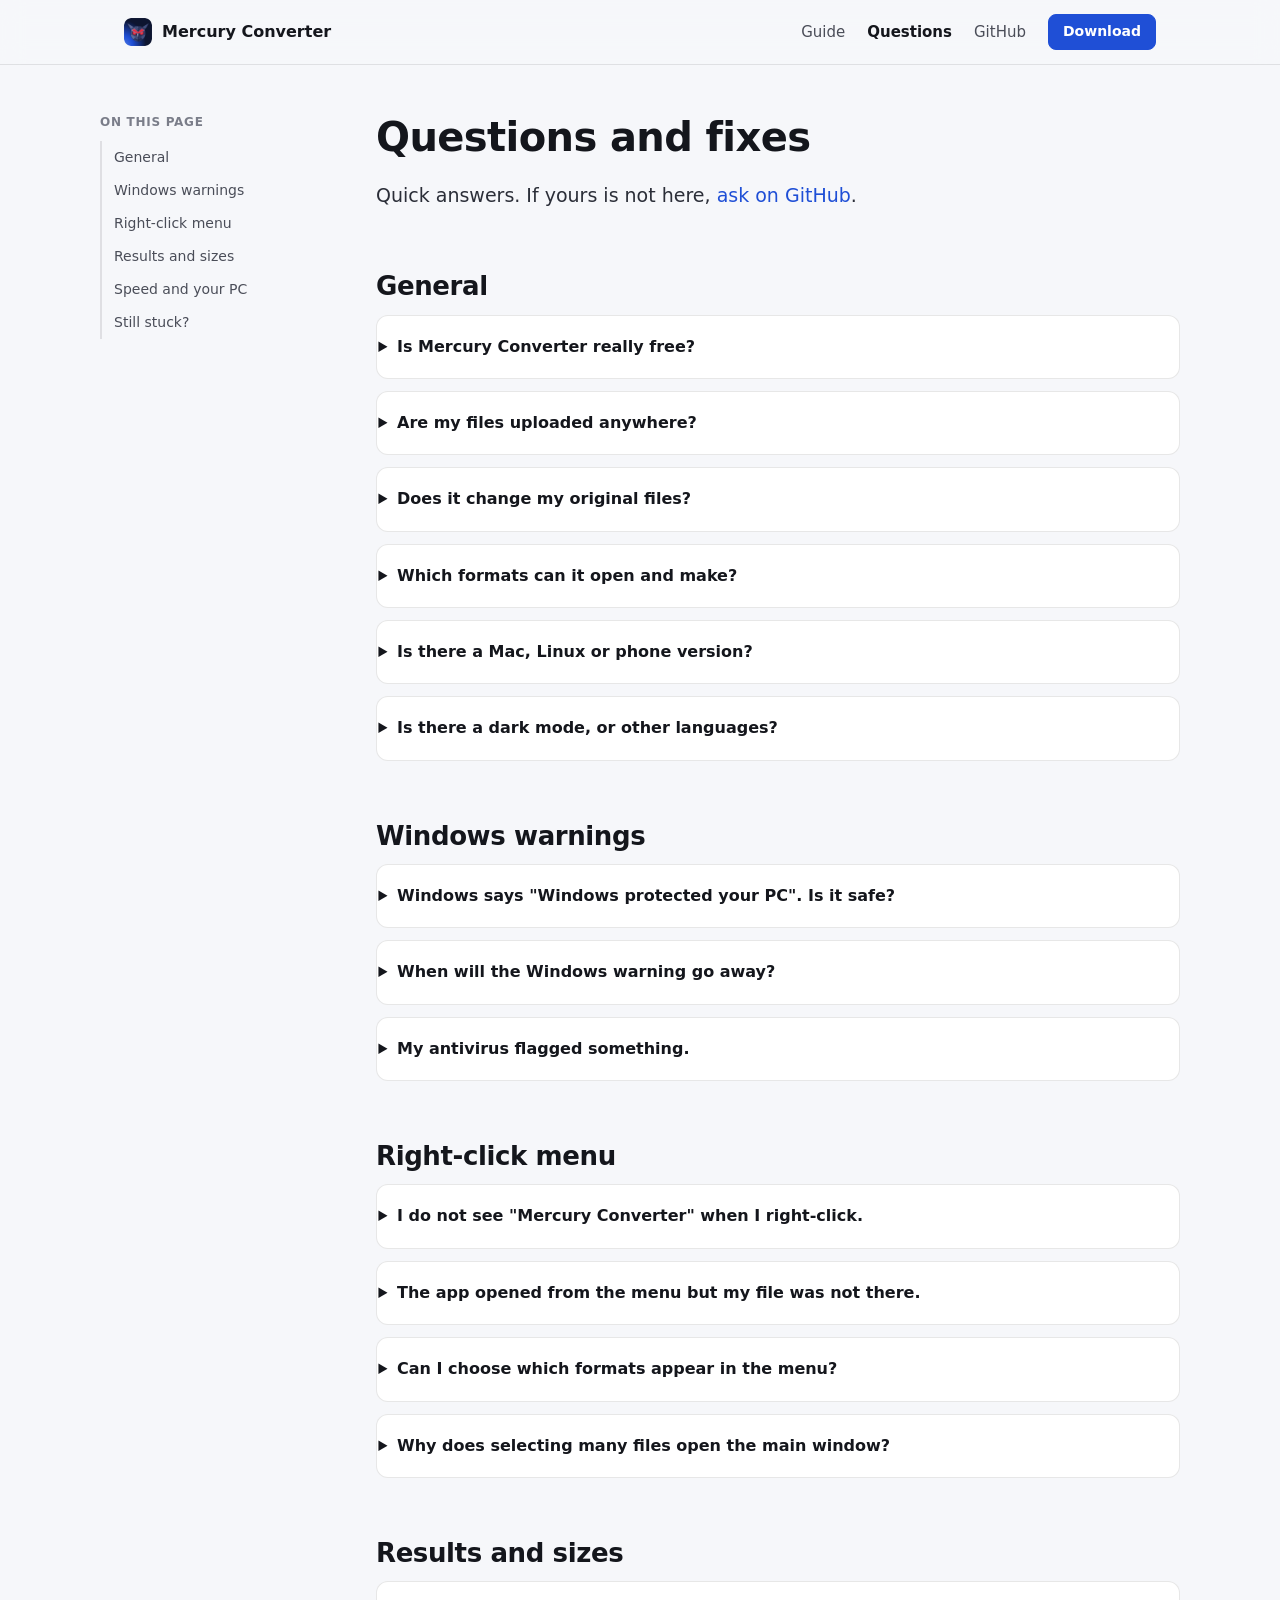
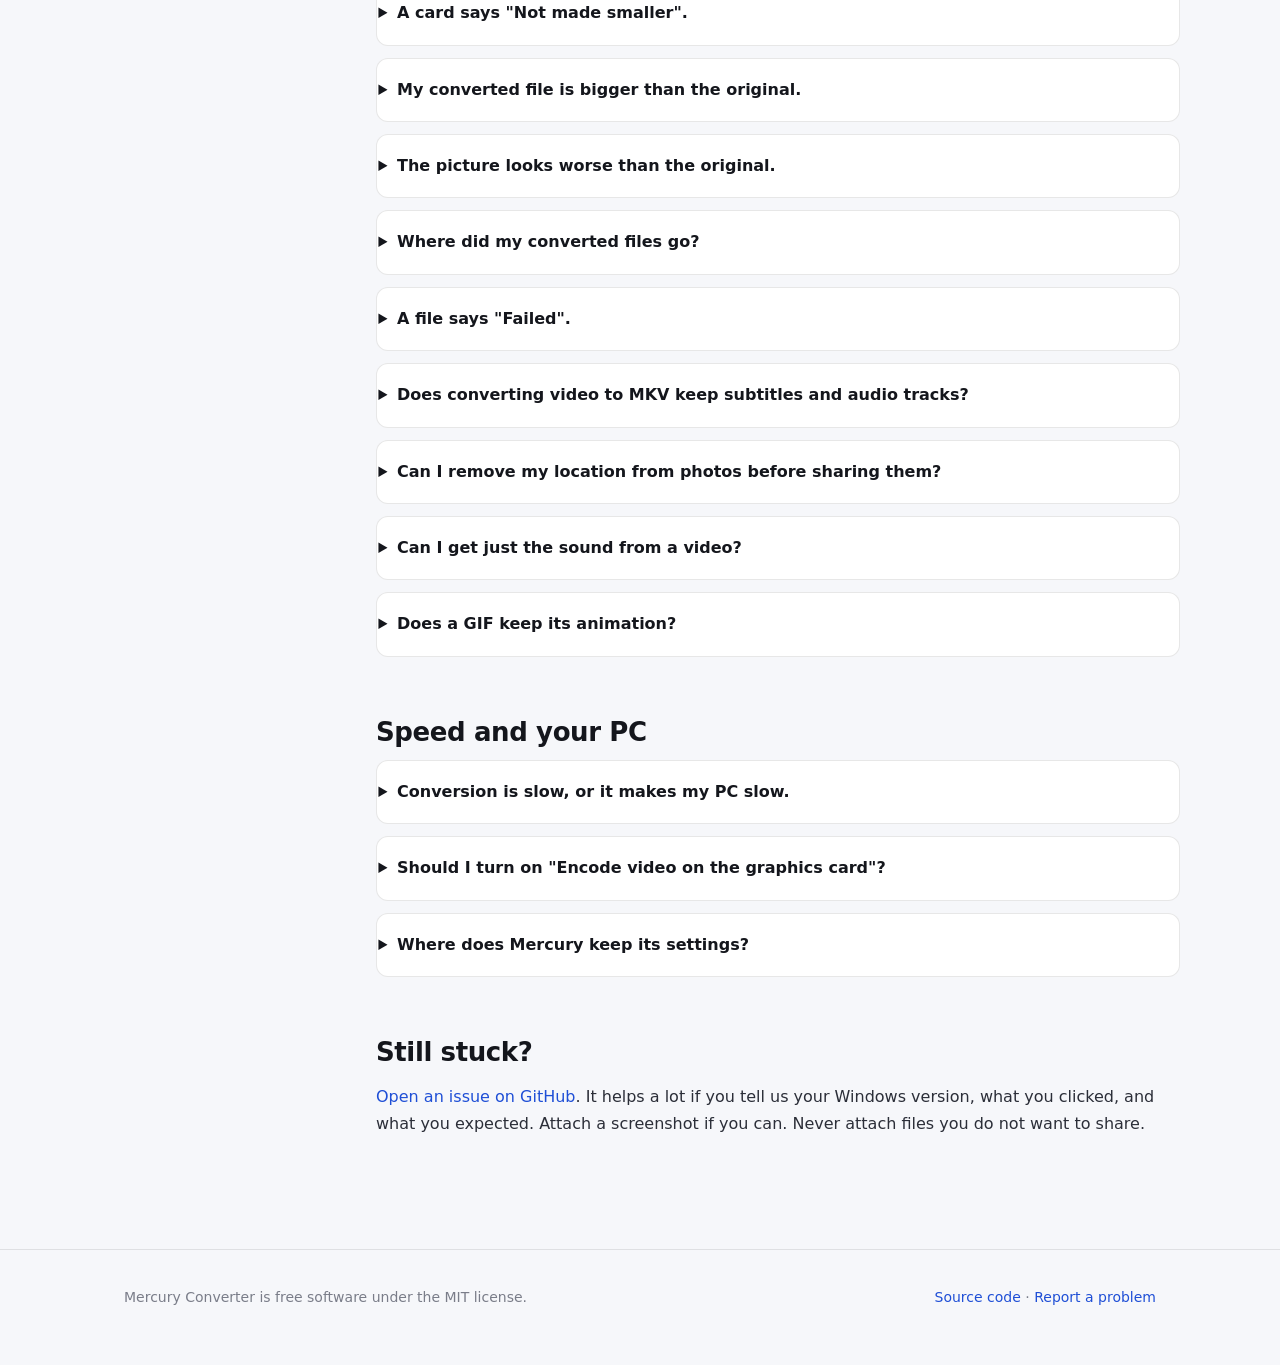
==== docs/faq.html @ 1f36957c "View sizes now change the cards; code signing tooling, release workflow and policy Co-Authored-By: C" ====
<!doctype html>
<html lang="en">
<head>
<meta charset="utf-8">
<meta name="viewport" content="width=device-width, initial-scale=1">
<title>Questions and fixes: Mercury Converter</title>
<meta name="description" content="Answers to common questions about Mercury Converter: Windows SmartScreen, the right-click menu, file sizes, privacy and more.">
<link rel="icon" href="images/favicon.png">
<link rel="stylesheet" href="style.css">
</head>
<body>

<header class="nav">
  <div class="nav-inner">
    <a class="brand" href="./"><img src="images/logo.png" alt=""> Mercury Converter</a>
    <nav class="nav-links">
      <a href="guide.html">Guide</a>
      <a class="on" href="faq.html">Questions</a>
      <a class="hide-s" href="https://github.com/AfridexD/MercuryConverter">GitHub</a>
      <a class="btn small primary" href="https://github.com/AfridexD/MercuryConverter/releases/latest/download/MercuryConverter-x64-setup.exe">Download</a>
    </nav>
  </div>
</header>

<div class="wrap doc">
  <aside class="toc">
    <strong>On this page</strong>
    <a href="#general">General</a>
    <a href="#smartscreen">Windows warnings</a>
    <a href="#menu">Right-click menu</a>
    <a href="#results">Results and sizes</a>
    <a href="#speed">Speed and your PC</a>
    <a href="#help">Still stuck?</a>
  </aside>

  <article class="article">
    <h1>Questions and fixes</h1>
    <p class="lead">Quick answers. If yours is not here, <a href="https://github.com/AfridexD/MercuryConverter/issues/new">ask on GitHub</a>.</p>

    <h2 id="general">General</h2>
    <details><summary>Is Mercury Converter really free?</summary><p>Yes. It is open source under the MIT license, with no ads, no account, no trial and no paid tier.</p></details>
    <details><summary>Are my files uploaded anywhere?</summary><p>No. All conversion happens on your computer, and the app works fully offline. It collects no usage data. The only time it contacts the internet is the optional update check, which is off until you turn it on. You can check: the source code is public.</p></details>
    <details><summary>Does it change my original files?</summary><p>Never. Mercury reads the original and writes a new file. It also never replaces a file that already exists: it adds a number to the name instead (<code>photo (2).webp</code>).</p></details>
    <details><summary>Which formats can it open and make?</summary><p>See the <a href="./#formats">format table</a> on the home page. Photos include JPEG, PNG, HEIC, WebP, AVIF, JPEG XL, TIFF and camera RAW. Video includes MP4, MOV, MKV, WebM, AVI and more. Audio includes MP3, M4A, FLAC, WAV, OGG and more.</p></details>
    <details><summary>Is there a Mac, Linux or phone version?</summary><p>Not at the moment. Mercury Converter is for Windows 10 and 11 only.</p></details>
    <details><summary>Is there a dark mode, or other languages?</summary><p>Not yet. The app is light-themed and in English. Both are planned.</p></details>

    <h2 id="smartscreen">Windows warnings</h2>
    <details><summary>Windows says "Windows protected your PC". Is it safe?</summary>
      <p>SmartScreen warns about any new program that few people have downloaded yet and that is not code-signed. Code-signing certificates cost money each year, and Mercury does not have one yet. The warning does not mean the file is bad.</p>
      <p>To run it: choose <strong>More info</strong>, then <strong>Run anyway</strong>. To be extra careful, compare the file's checksum with the one on the <a href="https://github.com/AfridexD/MercuryConverter/releases/latest">release page</a>. In PowerShell: <code>Get-FileHash .\MercuryConverter-x64-setup.exe</code>. The two long strings should match.</p>
    </details>
    <details><summary>When will the Windows warning go away?</summary><p>The warning appears for new programs that are not code-signed. Signing is being set up (see the <a href="code-signing.html">code signing policy</a>). Even after signing, the warning can take a few weeks to fade, because Windows also counts how many people have run the file.</p></details>
    <details><summary>My antivirus flagged something.</summary><p>Mercury includes FFmpeg, ImageMagick and libjxl, which some antivirus programs treat with suspicion because they are powerful tools that unsigned programs also use. If you want certainty, build Mercury yourself from the <a href="https://github.com/AfridexD/MercuryConverter/blob/main/docs/BUILDING.md">source code</a>.</p></details>

    <h2 id="menu">Right-click menu</h2>
    <details><summary>I do not see "Mercury Converter" when I right-click.</summary>
      <ul>
        <li>Open Settings and make sure <em>Show in the right-click menu</em> is <strong>On</strong>.</li>
        <li><strong>On Windows 11</strong>, the menu is under <em>Show more options</em>. You can also hold <kbd>Shift</kbd> while you right-click.</li>
        <li>The menu only appears on file types Mercury can read, such as JPEG, MP4 or MP3.</li>
        <li>If you moved the app's folder, open Mercury once. It repairs the menu so it points to the new place.</li>
      </ul>
    </details>
    <details><summary>The app opened from the menu but my file was not there.</summary><p>Early test builds had this problem: Windows did not pass the file name to the app. It is fixed in the 1.0.0 release. Install the latest version, open it once so the menu repairs itself, and try again. If it still happens, <a href="https://github.com/AfridexD/MercuryConverter/issues/new">tell us</a> which kind of file it was.</p></details>
    <details><summary>Can I choose which formats appear in the menu?</summary><p>Not yet. The menu lists the common formats for each kind of file, in a fixed order.</p></details>
    <details><summary>Why does selecting many files open the main window?</summary><p>The small window is for one file. With several, the main window can show every file's progress at once.</p></details>

    <h2 id="results">Results and sizes</h2>
    <details><summary>A card says "Not made smaller".</summary><p>The file is already very compact, and even the lowest quality came out larger than the original. Mercury saved nothing and left your original alone. If you want the larger copy anyway, choose <strong>Save anyway</strong> on the card. Or turn off <em>Never make a file larger than the original</em>.</p></details>
    <details><summary>My converted file is bigger than the original.</summary>
      <p>It can happen when you choose to save it anyway, or when the setting is off. Going to GIF is the usual cause: GIF is an old format and its files are much larger than video. Try MP4 or WebM instead, or lower the quality slider.</p>
    </details>
    <details><summary>The picture looks worse than the original.</summary><p>Raise the <em>Quality</em> slider, or choose a format that loses nothing: PNG for photos, FLAC for audio. Converting an already-compressed file again always loses a little.</p></details>
    <details><summary>Where did my converted files go?</summary><p>Next to the originals, unless you chose another folder under <em>Save to</em>. Open any finished card's <strong>⋯</strong> menu and choose <em>Show in folder</em>, or use <em>Show in folder</em> in the green bar after a run.</p></details>
    <details><summary>A file says "Failed".</summary><p>Open its <strong>⋯</strong> menu and choose <em>Details</em> for the reason, then try <em>Retry</em> (<kbd>F5</kbd>). Common causes: the file is damaged or only partly downloaded, the disk is full, or another program has the file open. For a damaged video, the Quick Convert window can offer to save the part that is readable.</p></details>
    <details><summary>Does converting video to MKV keep subtitles and audio tracks?</summary><p>Yes. MKV output keeps every audio track and subtitle track.</p></details>
    <details><summary>Can I remove my location from photos before sharing them?</summary><p>Yes. Open <em>More options</em> and tick <strong>Remove location and camera details</strong>. Mercury strips GPS position, camera model and dates from photos (and tags from videos and songs). The picture itself looks the same, and your originals are not changed.</p></details>
    <details><summary>Can I get just the sound from a video?</summary><p>Yes. Choose <strong>MP3 (audio only)</strong>, <strong>AAC</strong> or <strong>FLAC</strong> under <em>Convert to</em> for videos, or use the right-click menu: <em>To Mp3</em>.</p></details>
    <details><summary>Does a GIF keep its animation?</summary><p>Yes, GIF to GIF stays animated. GIF to MP4 or WebM makes a video of the animation.</p></details>

    <h2 id="speed">Speed and your PC</h2>
    <details><summary>Conversion is slow, or it makes my PC slow.</summary><p>Open Settings and change <em>Speed</em>. <strong>Gentle</strong> keeps your PC responsive. <strong>Balanced</strong> (the default) adapts to what else you are doing. <strong>Fastest</strong> uses everything. Video is the heaviest job, so large videos take the longest whatever you pick.</p></details>
    <details><summary>Should I turn on "Encode video on the graphics card"?</summary><p>Only if you care more about processor use than file size. It works with NVIDIA, AMD and Intel graphics, but the files come out about 60% larger. It is off by default. Mercury already uses your graphics card to <em>read</em> video faster, with no extra size.</p></details>
    <details><summary>Where does Mercury keep its settings?</summary><p>In <code>%LOCALAPPDATA%\MercuryConverter</code>: your settings, presets and a cache of previews. Delete that folder to start fresh. Previews are cleaned up automatically and use at most about 200 MB.</p></details>

    <h2 id="help">Still stuck?</h2>
    <p><a href="https://github.com/AfridexD/MercuryConverter/issues/new">Open an issue on GitHub</a>. It helps a lot if you tell us your Windows version, what you clicked, and what you expected. Attach a screenshot if you can. Never attach files you do not want to share.</p>
  </article>
</div>

<footer>
  <div class="wrap">
    <span>Mercury Converter is free software under the MIT license.</span>
    <span><a href="https://github.com/AfridexD/MercuryConverter">Source code</a> &middot; <a href="https://github.com/AfridexD/MercuryConverter/issues/new">Report a problem</a></span>
  </div>
</footer>
</body>
</html>
---- docs/style.css ----
:root {
  --bg: #f6f7fa;
  --card: #ffffff;
  --ink: #14161c;
  --ink2: #4a4d58;
  --ink3: #7a7d89;
  --line: rgba(20, 22, 28, 0.1);
  --blue: #1f4fd6;
  --blue-dark: #1a43b8;
  --blue-soft: rgba(31, 79, 214, 0.08);
  --night: #0d1530;
  --ok: #0f7b0f;
  --radius: 14px;
  --font: "Segoe UI Variable Text", "Segoe UI", system-ui, -apple-system, Roboto, sans-serif;
  --mono: "Cascadia Code", Consolas, "SFMono-Regular", monospace;
}

* { box-sizing: border-box; }
html { scroll-behavior: smooth; }
body {
  margin: 0;
  background: var(--bg);
  color: var(--ink);
  font: 16px/1.65 var(--font);
  -webkit-font-smoothing: antialiased;
}
a { color: var(--blue); text-decoration: none; }
a:hover { color: var(--blue-dark); text-decoration: underline; }
img { max-width: 100%; height: auto; display: block; }
code, kbd { font-family: var(--mono); font-size: 0.9em; }
code { background: rgba(20, 22, 28, 0.06); padding: 0.1em 0.4em; border-radius: 5px; }
kbd {
  background: var(--card);
  border: 1px solid var(--line);
  border-bottom-width: 2px;
  border-radius: 6px;
  padding: 0.1em 0.5em;
  white-space: nowrap;
}

/* Navigation */
.nav {
  position: sticky; top: 0; z-index: 10;
  background: rgba(246, 247, 250, 0.88);
  backdrop-filter: blur(12px);
  border-bottom: 1px solid var(--line);
}
.nav-inner {
  max-width: 1080px; margin: 0 auto; padding: 0 24px;
  height: 64px; display: flex; align-items: center; gap: 28px;
}
.brand { display: flex; align-items: center; gap: 10px; font-weight: 650; color: var(--ink); }
.brand:hover { text-decoration: none; color: var(--ink); }
.brand img { width: 28px; height: 28px; border-radius: 7px; }
.nav-links { display: flex; gap: 22px; margin-left: auto; align-items: center; font-size: 15px; }
.nav-links a { color: var(--ink2); }
.nav-links a:hover, .nav-links a.on { color: var(--ink); text-decoration: none; }
.nav-links a.on { font-weight: 600; }

/* Buttons */
.btn {
  display: inline-flex; align-items: center; gap: 10px;
  height: 46px; padding: 0 22px; border-radius: 10px;
  font: inherit; font-weight: 600; cursor: pointer;
  border: 1px solid var(--line); background: var(--card); color: var(--ink);
  transition: transform 0.12s ease, box-shadow 0.12s ease, background 0.12s ease;
}
.btn:hover { text-decoration: none; transform: translateY(-1px); box-shadow: 0 6px 18px rgba(20, 22, 28, 0.1); color: var(--ink); }
.btn.primary { background: var(--blue); border-color: var(--blue); color: #fff; }
.btn.primary:hover { background: var(--blue-dark); color: #fff; }
.btn.small { height: 36px; padding: 0 14px; font-size: 14px; border-radius: 8px; }
.btn svg { width: 18px; height: 18px; }

/* Layout */
.wrap { max-width: 1080px; margin: 0 auto; padding: 0 24px; }
section { padding: 72px 0; }
h1, h2, h3 { line-height: 1.2; letter-spacing: -0.015em; margin: 0; }
h2 { font-size: 32px; margin-bottom: 14px; }
h3 { font-size: 20px; margin: 0 0 8px; }
.lead { font-size: 19px; color: var(--ink2); max-width: 640px; }
.eyebrow { color: var(--blue); font-weight: 650; font-size: 14px; letter-spacing: 0.04em; text-transform: uppercase; margin-bottom: 10px; }

/* Hero */
.hero {
  padding: 84px 0 56px;
  background:
    radial-gradient(900px 420px at 50% -80px, rgba(31, 79, 214, 0.16), transparent 70%),
    var(--bg);
  text-align: center;
}
.hero img.logo { width: 92px; height: 92px; margin: 0 auto 22px; border-radius: 22px; box-shadow: 0 14px 34px rgba(13, 21, 48, 0.28); }
.hero h1 { font-size: clamp(36px, 6vw, 58px); font-weight: 700; }
.hero .lead { margin: 18px auto 30px; }
.hero .actions { display: flex; gap: 12px; justify-content: center; flex-wrap: wrap; }
.hero .meta { margin-top: 16px; color: var(--ink3); font-size: 14px; }
.shot {
  margin: 48px auto 0; max-width: 940px;
  border-radius: 12px; overflow: hidden;
  border: 1px solid var(--line);
  box-shadow: 0 30px 70px rgba(13, 21, 48, 0.22);
  background: var(--card);
}

/* Grids and cards */
.grid { display: grid; gap: 20px; grid-template-columns: repeat(auto-fit, minmax(280px, 1fr)); margin-top: 36px; }
.card { background: var(--card); border: 1px solid var(--line); border-radius: var(--radius); padding: 24px; }
.card p { margin: 0; color: var(--ink2); font-size: 15px; }
.icon {
  width: 42px; height: 42px; border-radius: 11px; background: var(--blue-soft); color: var(--blue);
  display: grid; place-items: center; margin-bottom: 14px; font-size: 20px;
}
.split { display: grid; gap: 40px; grid-template-columns: 1fr 1fr; align-items: center; }
.split.flip > :first-child { order: 2; }
.split img { border-radius: 12px; border: 1px solid var(--line); box-shadow: 0 20px 50px rgba(13, 21, 48, 0.16); }
.band { background: var(--card); border-block: 1px solid var(--line); }

/* Tables */
.table-wrap { overflow-x: auto; margin: 22px 0; border: 1px solid var(--line); border-radius: var(--radius); background: var(--card); }
table { border-collapse: collapse; width: 100%; font-size: 15px; }
th, td { text-align: left; padding: 12px 16px; border-bottom: 1px solid var(--line); vertical-align: top; }
th { font-size: 13px; text-transform: uppercase; letter-spacing: 0.04em; color: var(--ink3); background: rgba(20, 22, 28, 0.02); }
tr:last-child td { border-bottom: none; }

/* Download box */
.download {
  background: var(--night); color: #fff; border-radius: 20px; padding: 44px;
  display: flex; gap: 28px; align-items: center; justify-content: space-between; flex-wrap: wrap;
  background-image: radial-gradient(500px 220px at 90% 0%, rgba(31, 79, 214, 0.55), transparent 70%);
}
.download h2 { color: #fff; margin: 0 0 6px; }
.download p { margin: 0; color: #c8cde0; }
.download .btn { border-color: transparent; }
.download .links { display: flex; gap: 12px; flex-wrap: wrap; }
.download a.alt { color: #b9c8ff; font-size: 14px; }

/* Docs layout */
.doc { display: grid; grid-template-columns: 220px minmax(0, 1fr); gap: 56px; padding: 48px 0 96px; }
.toc { position: sticky; top: 92px; align-self: start; font-size: 14px; }
.toc strong { display: block; margin-bottom: 8px; color: var(--ink3); font-size: 12px; letter-spacing: 0.06em; text-transform: uppercase; }
.toc a { display: block; padding: 5px 0 5px 12px; color: var(--ink2); border-left: 2px solid var(--line); }
.toc a:hover { color: var(--blue); border-color: var(--blue); text-decoration: none; }
.article h1 { font-size: 40px; margin-bottom: 10px; }
.article h2 { font-size: 26px; margin: 52px 0 12px; padding-top: 8px; }
.article h3 { margin-top: 28px; }
.article p, .article li { color: #2b2e38; }
.article ul, .article ol { padding-left: 22px; }
.article li { margin: 6px 0; }
.article img { border-radius: 10px; border: 1px solid var(--line); box-shadow: 0 12px 30px rgba(13, 21, 48, 0.12); margin: 18px 0; }
.callout { border-left: 4px solid var(--blue); background: var(--blue-soft); padding: 14px 18px; border-radius: 0 10px 10px 0; margin: 20px 0; color: var(--ink); }
.callout.warn { border-color: #b86a00; background: rgba(184, 106, 0, 0.09); }
.steps { counter-reset: step; list-style: none; padding: 0 !important; }
.steps li { counter-increment: step; position: relative; padding: 4px 0 4px 46px; margin: 14px 0; }
.steps li::before {
  content: counter(step); position: absolute; left: 0; top: 2px;
  width: 30px; height: 30px; border-radius: 50%; background: var(--blue); color: #fff;
  display: grid; place-items: center; font-weight: 650; font-size: 14px;
}
details { background: var(--card); border: 1px solid var(--line); border-radius: 12px; padding: 4px 20px; margin: 12px 0; }
summary { cursor: pointer; font-weight: 600; padding: 14px 0; list-style-position: outside; }
details[open] summary { border-bottom: 1px solid var(--line); margin-bottom: 12px; }
details p { margin: 0 0 14px; }

footer { border-top: 1px solid var(--line); padding: 36px 0 56px; color: var(--ink3); font-size: 14px; }
footer .wrap { display: flex; gap: 24px; flex-wrap: wrap; justify-content: space-between; }

@media (max-width: 860px) {
  .split, .doc { grid-template-columns: 1fr; }
  .split.flip > :first-child { order: 0; }
  .toc { position: static; }
  .nav-links { gap: 14px; font-size: 14px; }
  .nav-links .hide-s { display: none; }
  section { padding: 52px 0; }
  .download { padding: 30px; }
}

/* Video and review */
.video { position: relative; margin-top: 28px; aspect-ratio: 16 / 9; max-width: 860px; border-radius: 14px; overflow: hidden; background: #000; box-shadow: 0 24px 60px rgba(13, 21, 48, 0.25); }
.video iframe, .video-play { position: absolute; inset: 0; width: 100%; height: 100%; border: 0; }
.video-play { padding: 0; cursor: pointer; background: #000; }
.video-play img { width: 100%; height: 100%; object-fit: cover; opacity: 0.92; transition: opacity 0.15s ease; }
.video-play:hover img { opacity: 1; }
.play-icon { position: absolute; left: 50%; top: 50%; width: 76px; height: 76px; margin: -38px 0 0 -38px; border-radius: 50%; background: var(--blue); color: #fff; display: grid; place-items: center; box-shadow: 0 10px 30px rgba(0, 0, 0, 0.4); }
.play-icon svg { width: 34px; height: 34px; margin-left: 4px; }
.video-note { color: var(--ink3); font-size: 14px; margin: 12px 0 0; }
.review { margin-top: 40px; max-width: 860px; background: var(--card); border: 1px solid var(--line); border-radius: var(--radius); padding: 24px 26px; }
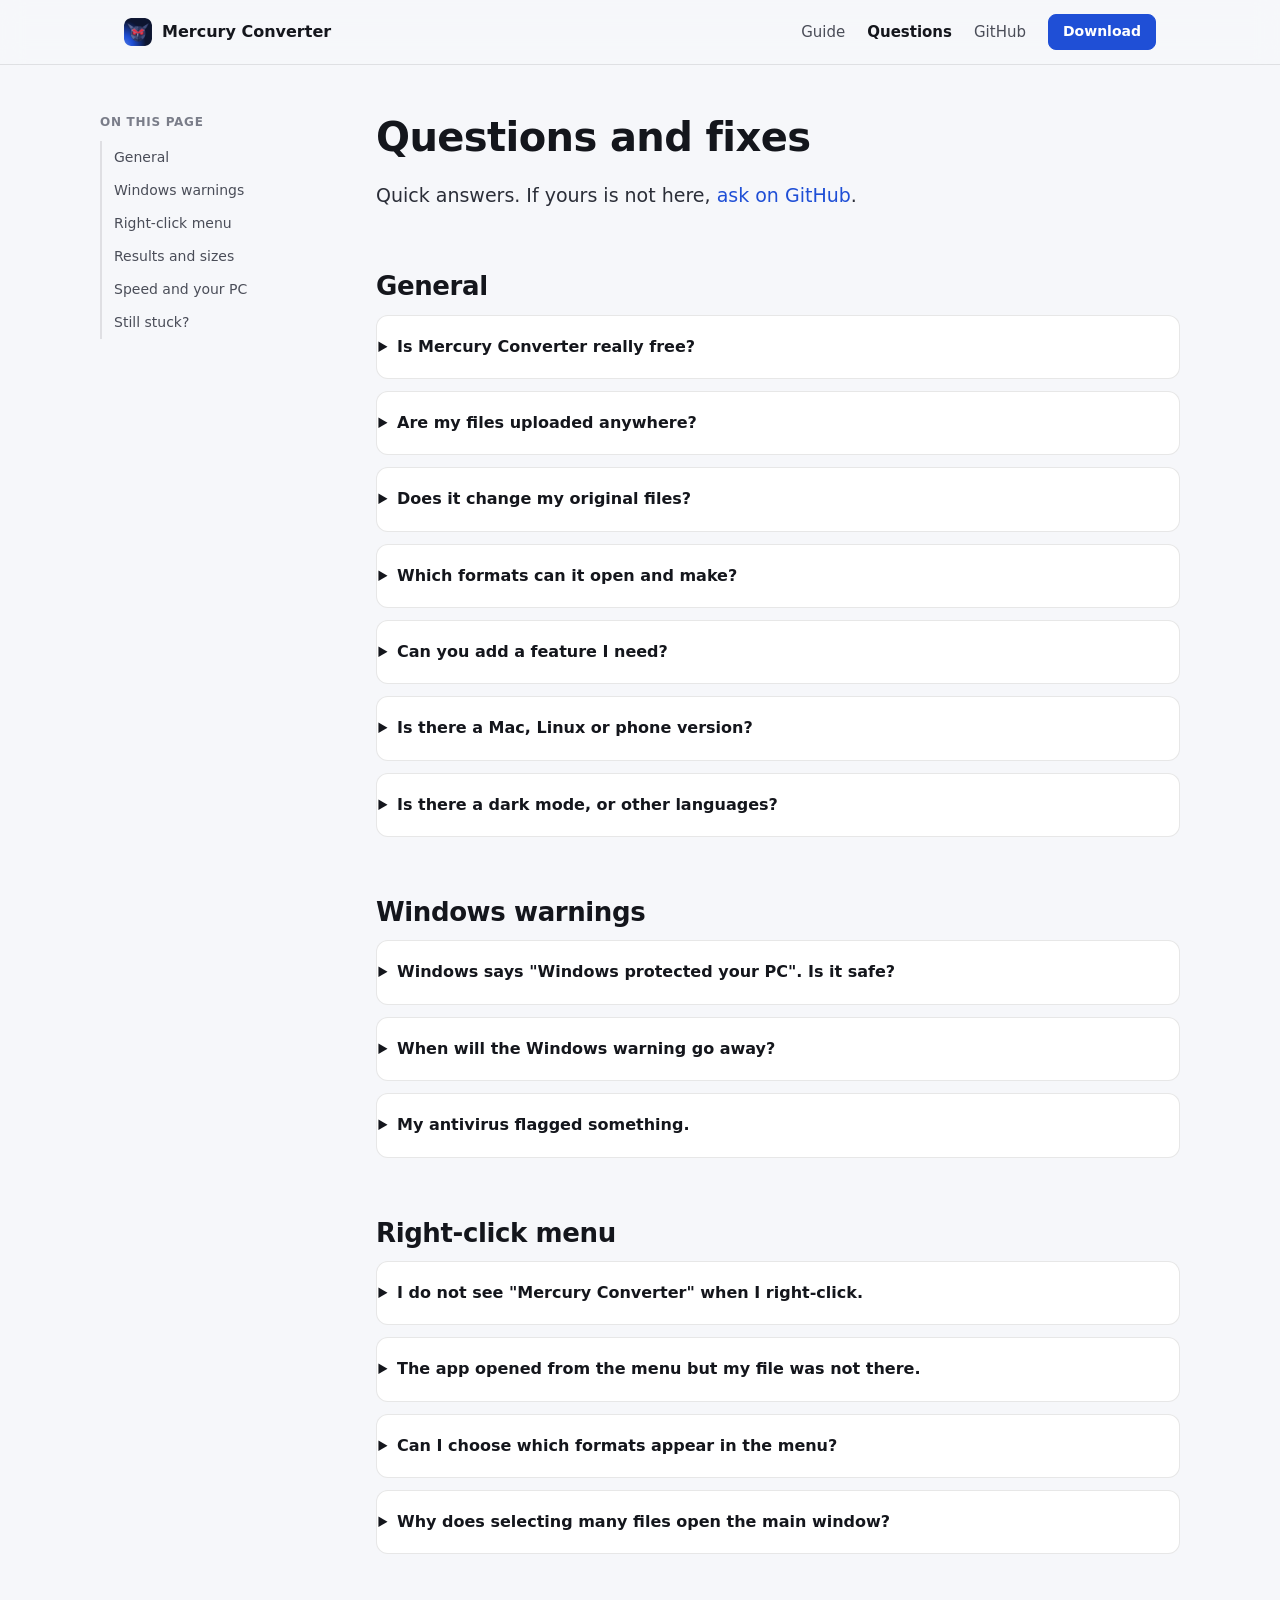
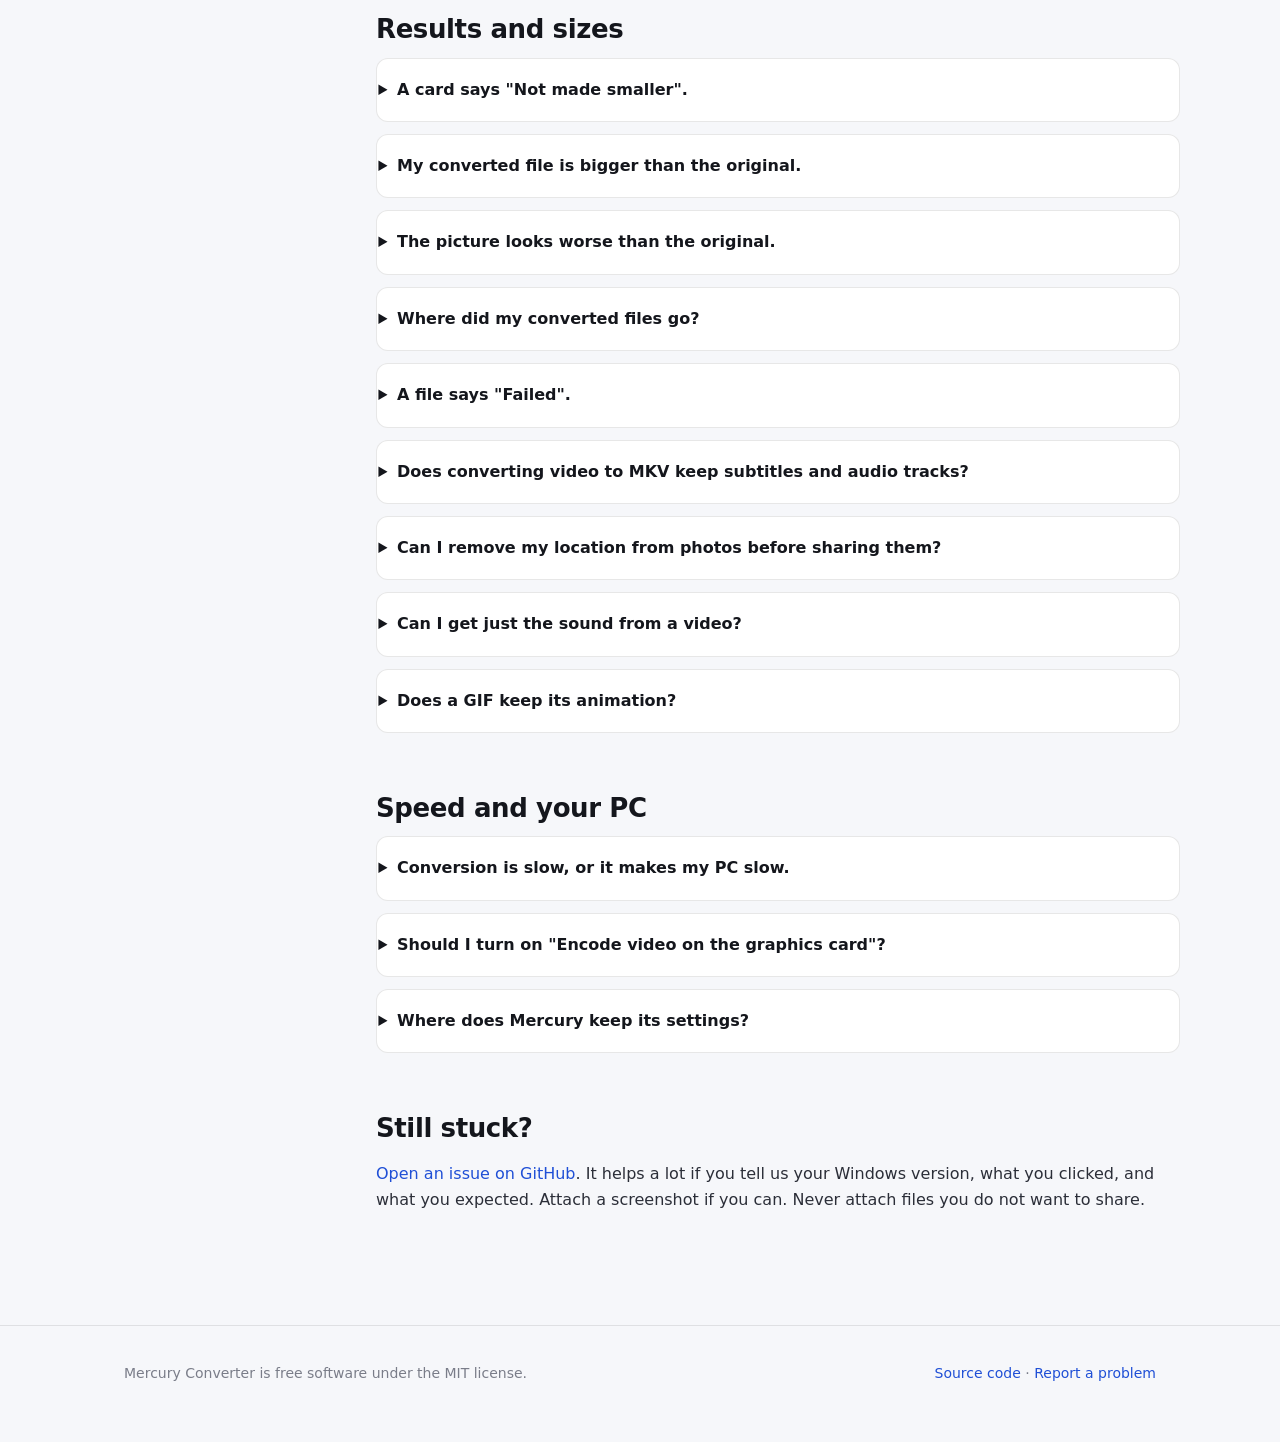
==== commit ee789304: "Fix photo conversions that could not be made smaller; fix same-name collisions; add roadmap; version" ====
--- a/docs/faq.html
+++ b/docs/faq.html
@@ -42,8 +42,9 @@
     <details><summary>Are my files uploaded anywhere?</summary><p>No. All conversion happens on your computer, and the app works fully offline. It collects no usage data. The only time it contacts the internet is the optional update check, which is off until you turn it on. You can check: the source code is public.</p></details>
     <details><summary>Does it change my original files?</summary><p>Never. Mercury reads the original and writes a new file. It also never replaces a file that already exists: it adds a number to the name instead (<code>photo (2).webp</code>).</p></details>
     <details><summary>Which formats can it open and make?</summary><p>See the <a href="./#formats">format table</a> on the home page. Photos include JPEG, PNG, HEIC, WebP, AVIF, JPEG XL, TIFF and camera RAW. Video includes MP4, MOV, MKV, WebM, AVI and more. Audio includes MP3, M4A, FLAC, WAV, OGG and more.</p></details>
+    <details><summary>Can you add a feature I need?</summary><p>Maybe. See the <a href="https://github.com/AfridexD/MercuryConverter/blob/main/ROADMAP.md">roadmap</a> for what is planned, and suggest or vote for ideas in <a href="https://github.com/AfridexD/MercuryConverter/discussions">Discussions</a>. Things many people ask for get done first.</p></details>
     <details><summary>Is there a Mac, Linux or phone version?</summary><p>Not at the moment. Mercury Converter is for Windows 10 and 11 only.</p></details>
-    <details><summary>Is there a dark mode, or other languages?</summary><p>Not yet. The app is light-themed and in English. Both are planned.</p></details>
+    <details><summary>Is there a dark mode, or other languages?</summary><p>Dark mode is built in. By default Mercury follows your Windows setting and changes when Windows does. Press the sun or moon button at the top right to choose light or dark yourself, or pick it in Settings. The app is in English only for now. Translations are planned.</p></details>
 
     <h2 id="smartscreen">Windows warnings</h2>
     <details><summary>Windows says "Windows protected your PC". Is it safe?</summary>
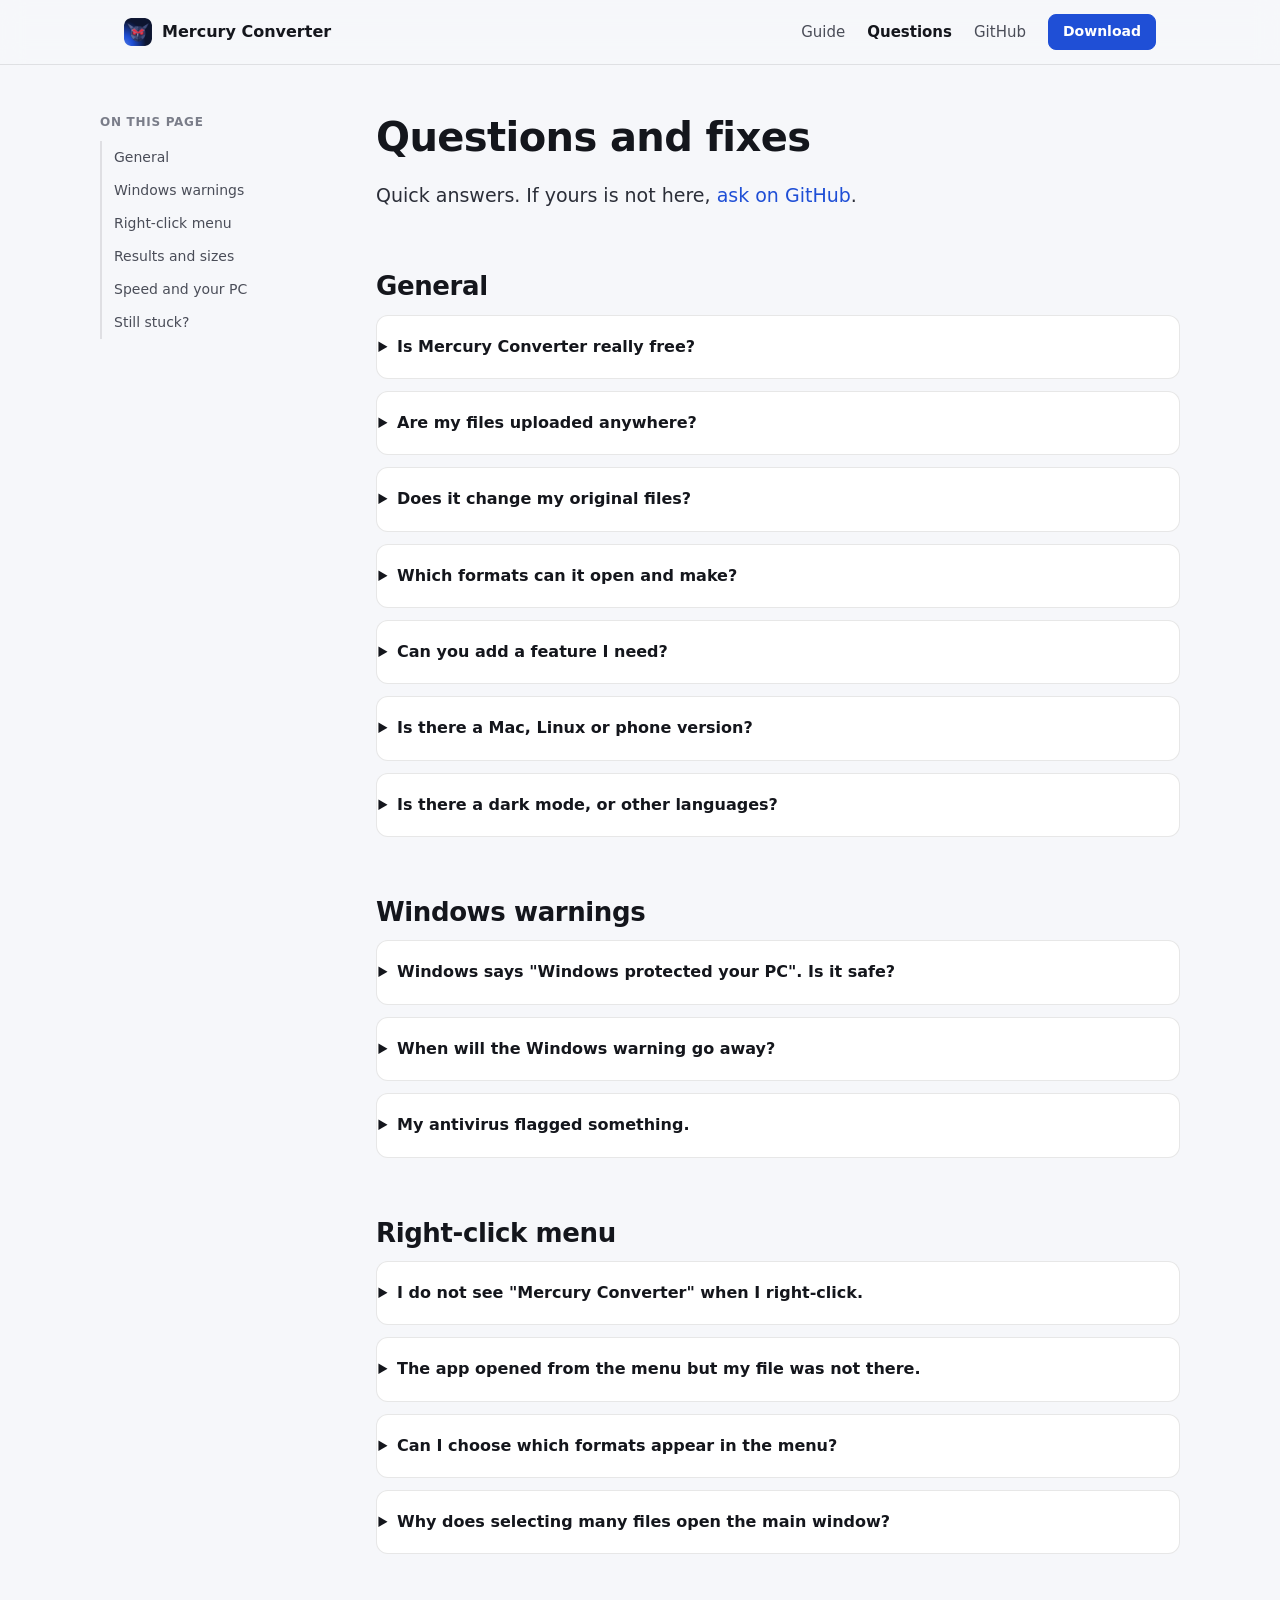
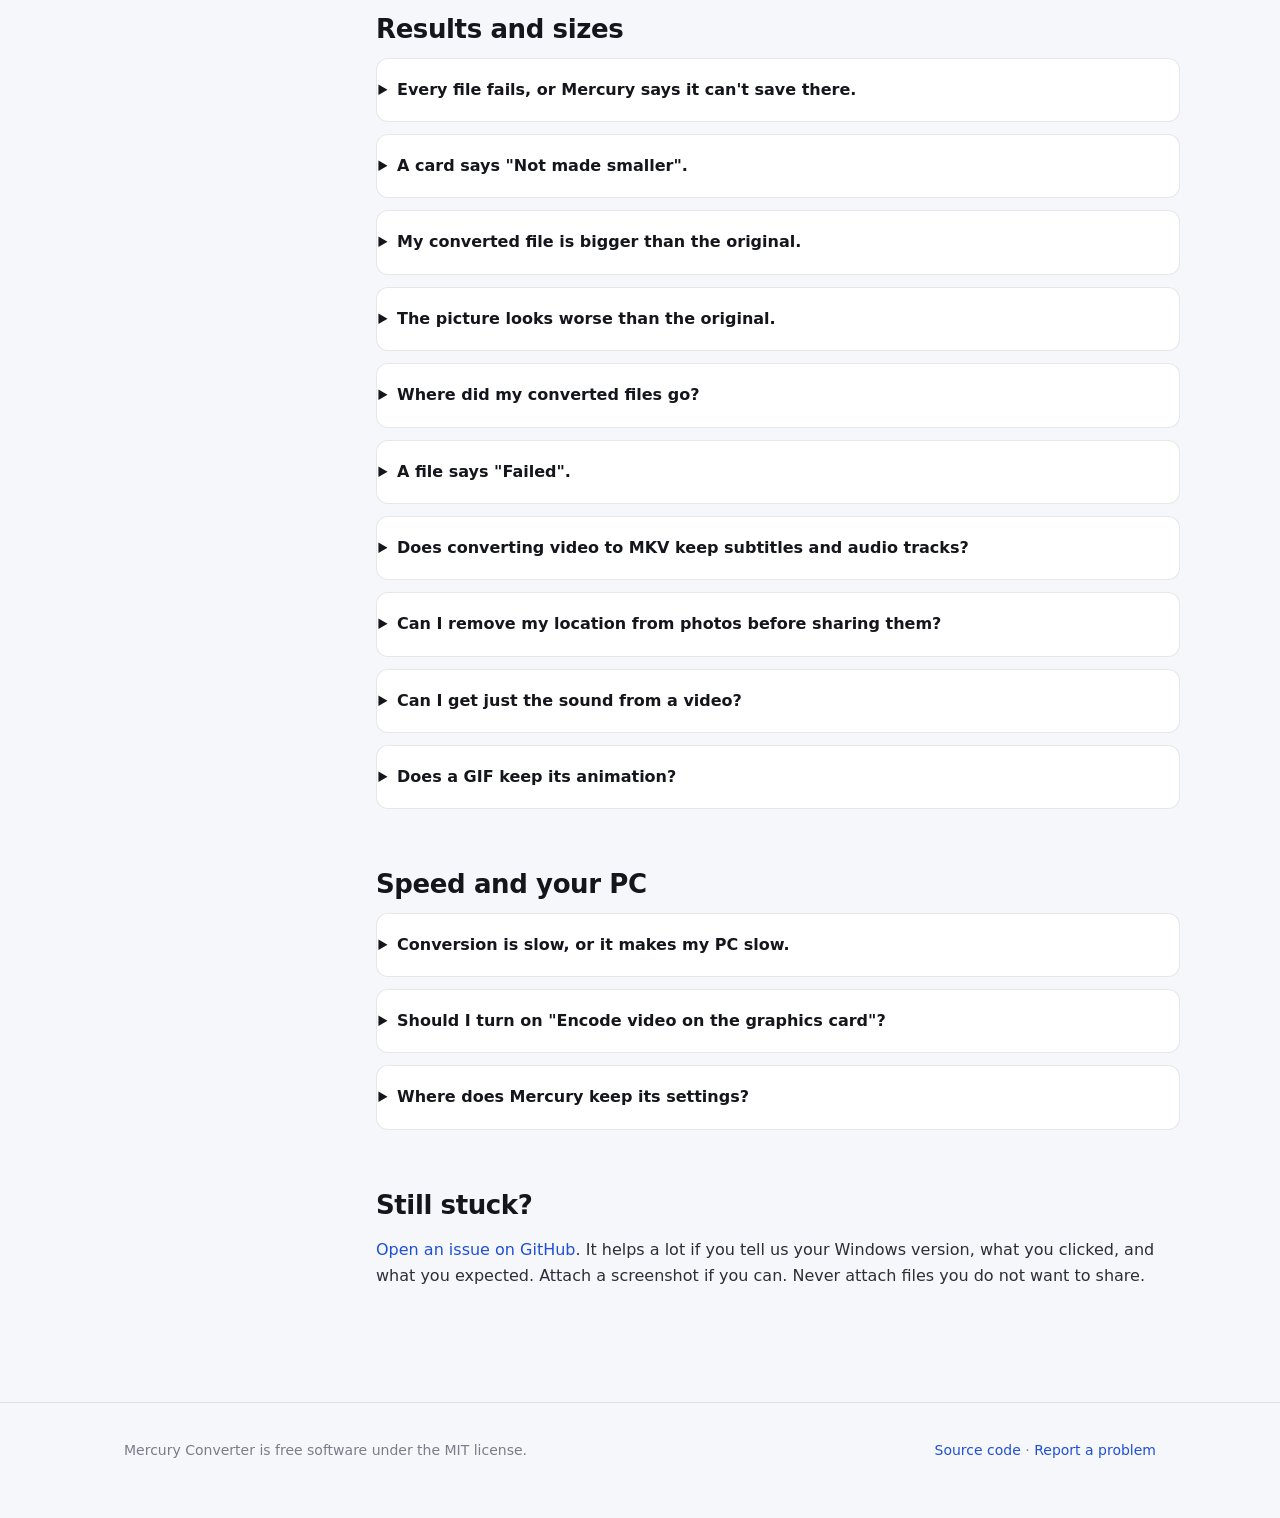
==== commit 5b36c210: "Fix conversions failing when the Save to folder cannot take files (e.g. the top of a drive); version" ====
--- a/docs/faq.html
+++ b/docs/faq.html
@@ -68,6 +68,7 @@
     <details><summary>Why does selecting many files open the main window?</summary><p>The small window is for one file. With several, the main window can show every file's progress at once.</p></details>
 
     <h2 id="results">Results and sizes</h2>
+    <details><summary>Every file fails, or Mercury says it can't save there.</summary><p>The <em>Save to</em> folder is the usual cause. Some places refuse new files even though they look normal: the top of a drive (for example <code>F:\</code>), or a drive that is not plugged in. Mercury now checks the folder before it starts and asks what to do. Choose <em>Next to the originals</em>, or pick a folder inside the drive, such as <code>F:\Converted</code>. You can change it any time under <em>Save to</em>, or in Settings.</p></details>
     <details><summary>A card says "Not made smaller".</summary><p>The file is already very compact, and even the lowest quality came out larger than the original. Mercury saved nothing and left your original alone. If you want the larger copy anyway, choose <strong>Save anyway</strong> on the card. Or turn off <em>Never make a file larger than the original</em>.</p></details>
     <details><summary>My converted file is bigger than the original.</summary>
       <p>It can happen when you choose to save it anyway, or when the setting is off. Going to GIF is the usual cause: GIF is an old format and its files are much larger than video. Try MP4 or WebM instead, or lower the quality slider.</p>
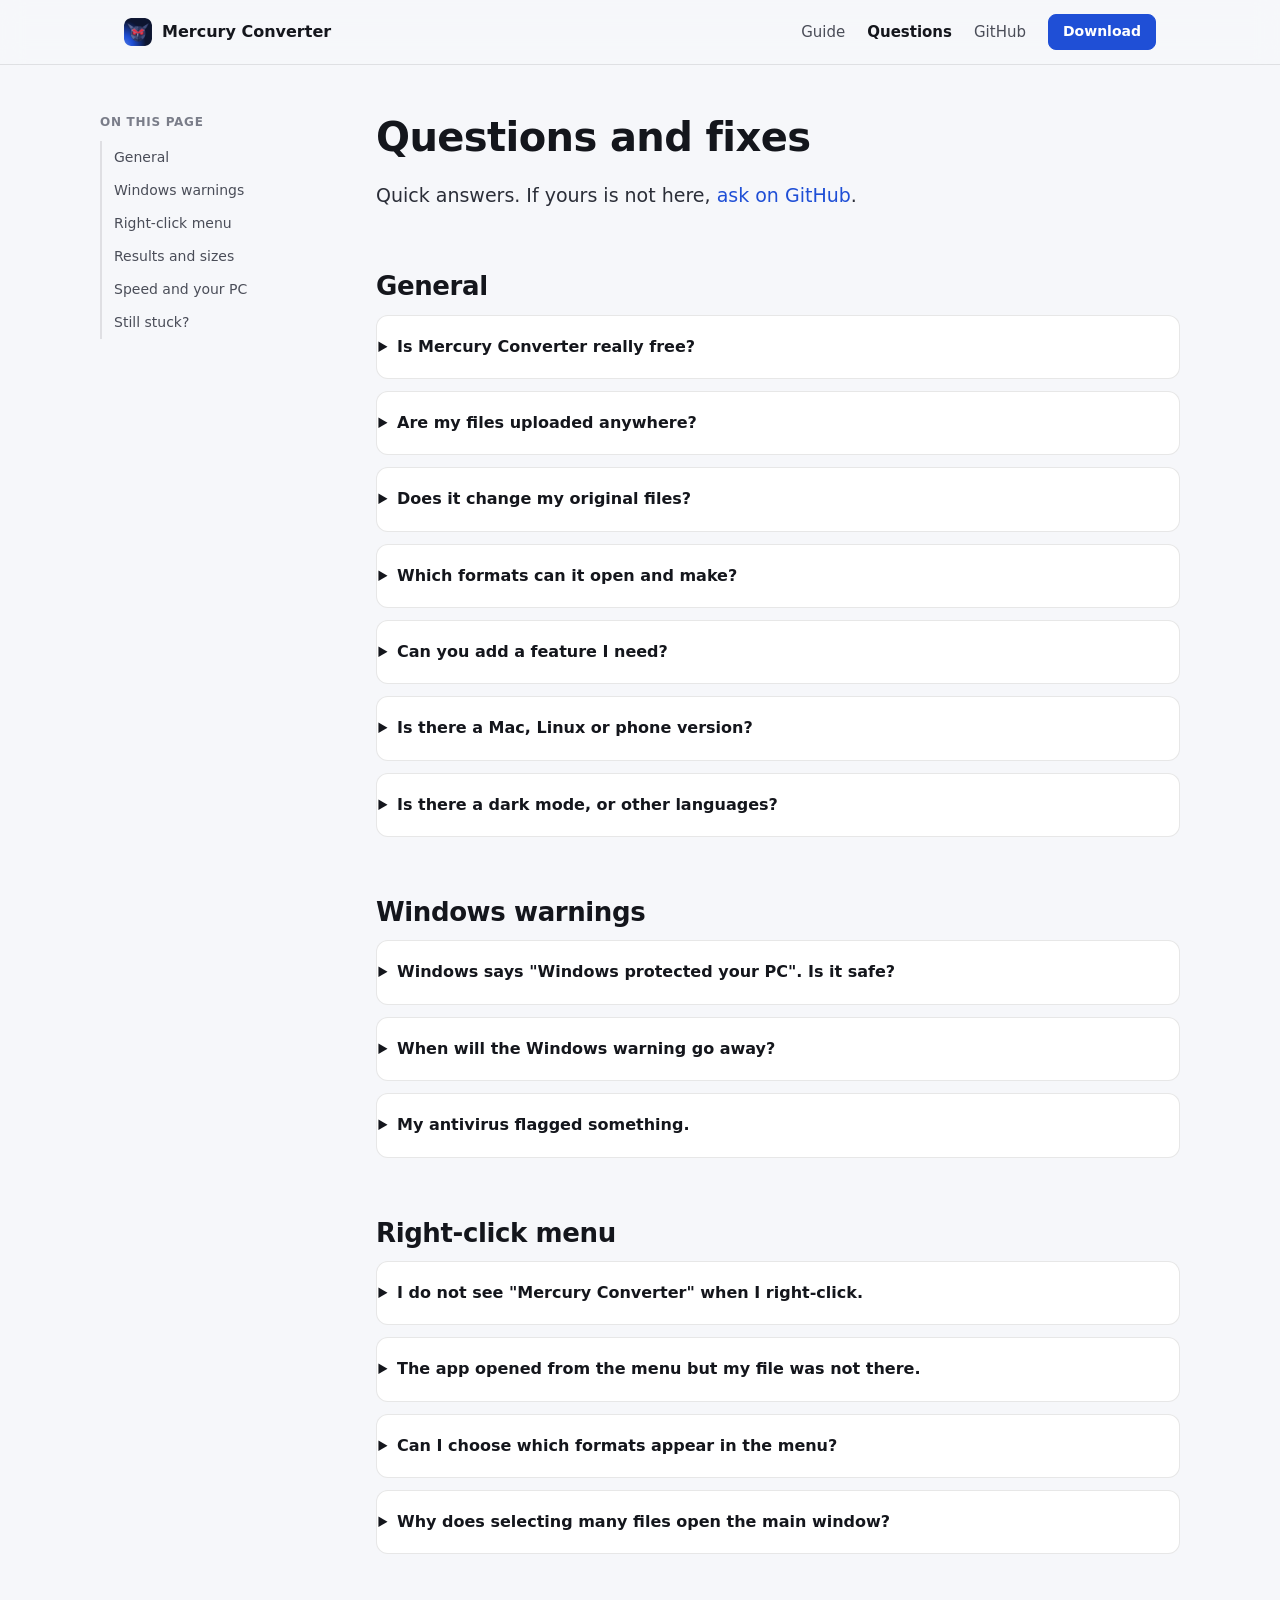
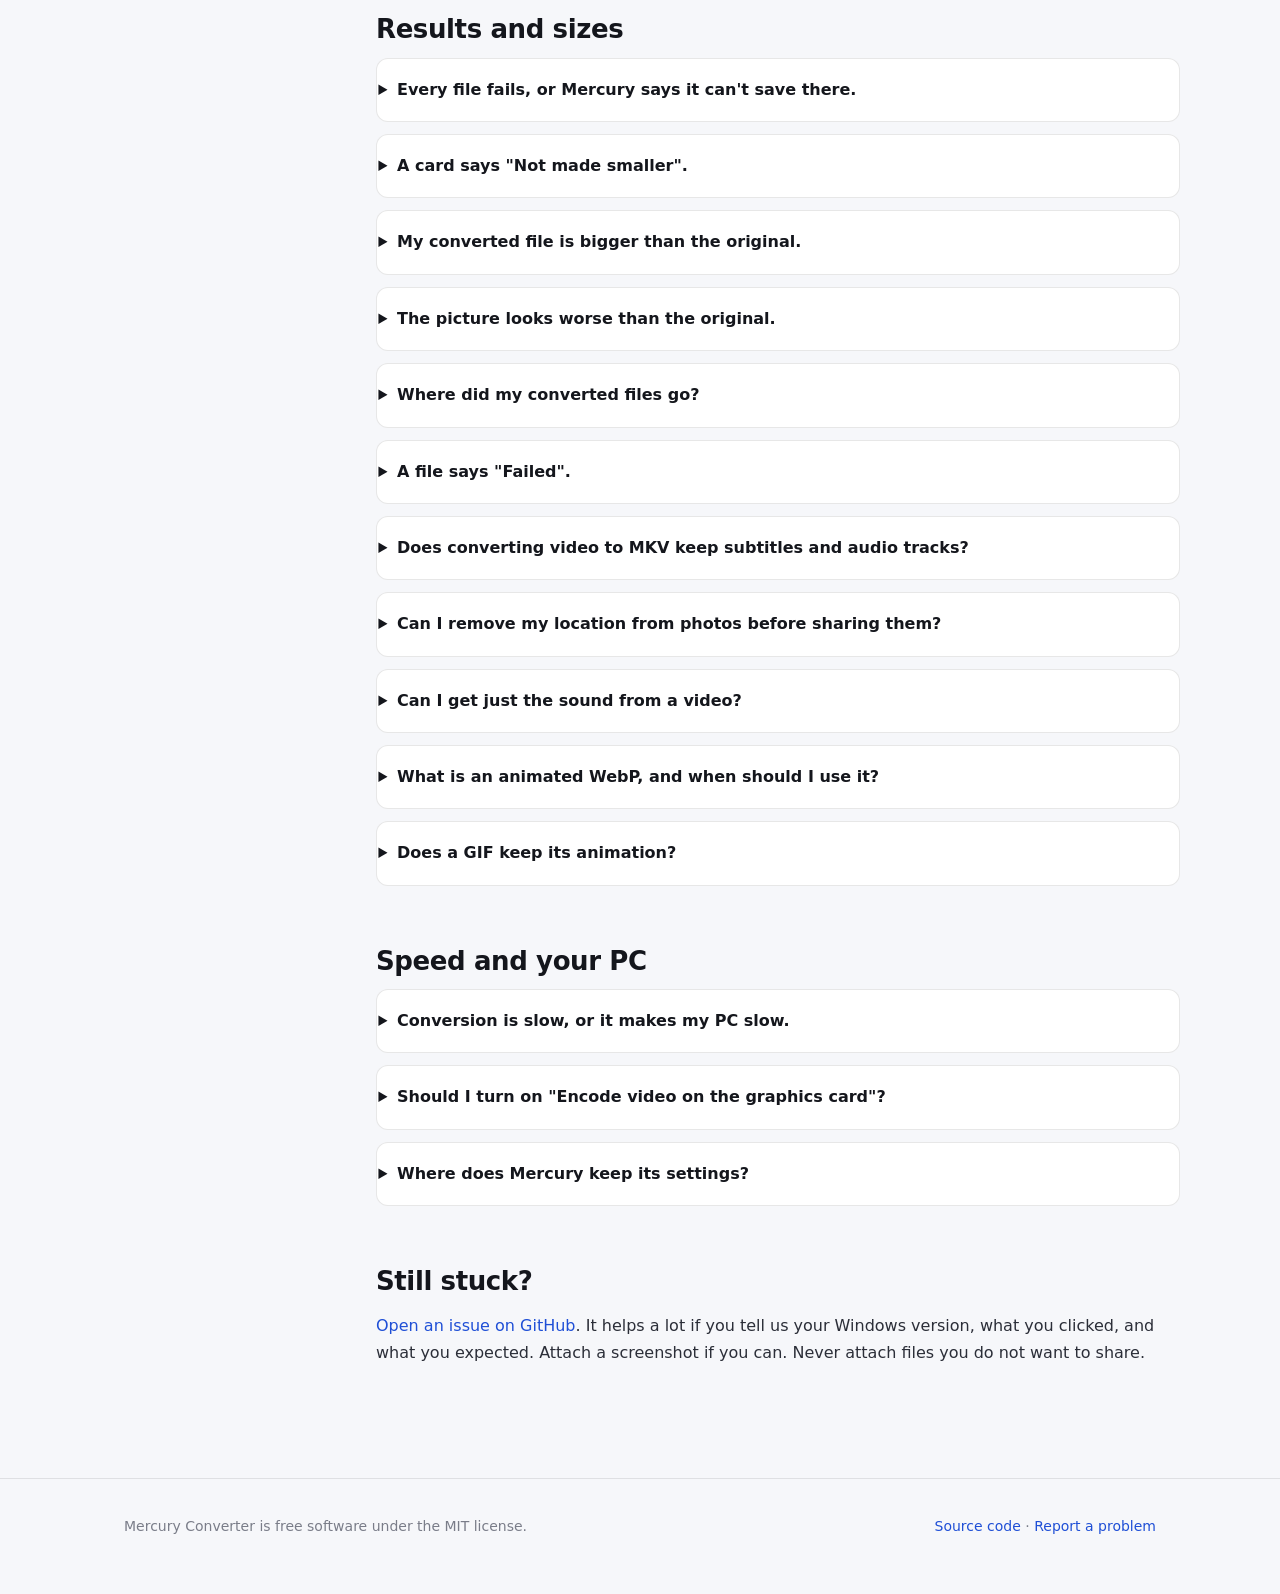
==== commit 752fd5ab: "Add animated WebP output for videos and GIFs; version 1.0.5 Co-Authored-By: Claude Sonnet 5.5 <norep" ====
--- a/docs/faq.html
+++ b/docs/faq.html
@@ -79,6 +79,7 @@
     <details><summary>Does converting video to MKV keep subtitles and audio tracks?</summary><p>Yes. MKV output keeps every audio track and subtitle track.</p></details>
     <details><summary>Can I remove my location from photos before sharing them?</summary><p>Yes. Open <em>More options</em> and tick <strong>Remove location and camera details</strong>. Mercury strips GPS position, camera model and dates from photos (and tags from videos and songs). The picture itself looks the same, and your originals are not changed.</p></details>
     <details><summary>Can I get just the sound from a video?</summary><p>Yes. Choose <strong>MP3 (audio only)</strong>, <strong>AAC</strong> or <strong>FLAC</strong> under <em>Convert to</em> for videos, or use the right-click menu: <em>To Mp3</em>.</p></details>
+    <details><summary>What is an animated WebP, and when should I use it?</summary><p>It is a short looping picture like a GIF, with no sound, but much smaller and with full colors instead of 256. Choose <strong>Animated WebP</strong> under <em>Convert to</em> for videos or GIFs. It plays in modern browsers, Discord, Telegram and most chat and website tools. Some older apps (certain image viewers and email programs) cannot play it, and a GIF is still the safest choice for those. Keep clips short: long videos make large files. Use <em>Size</em> under <em>More options</em> to make it smaller.</p></details>
     <details><summary>Does a GIF keep its animation?</summary><p>Yes, GIF to GIF stays animated. GIF to MP4 or WebM makes a video of the animation.</p></details>
 
     <h2 id="speed">Speed and your PC</h2>
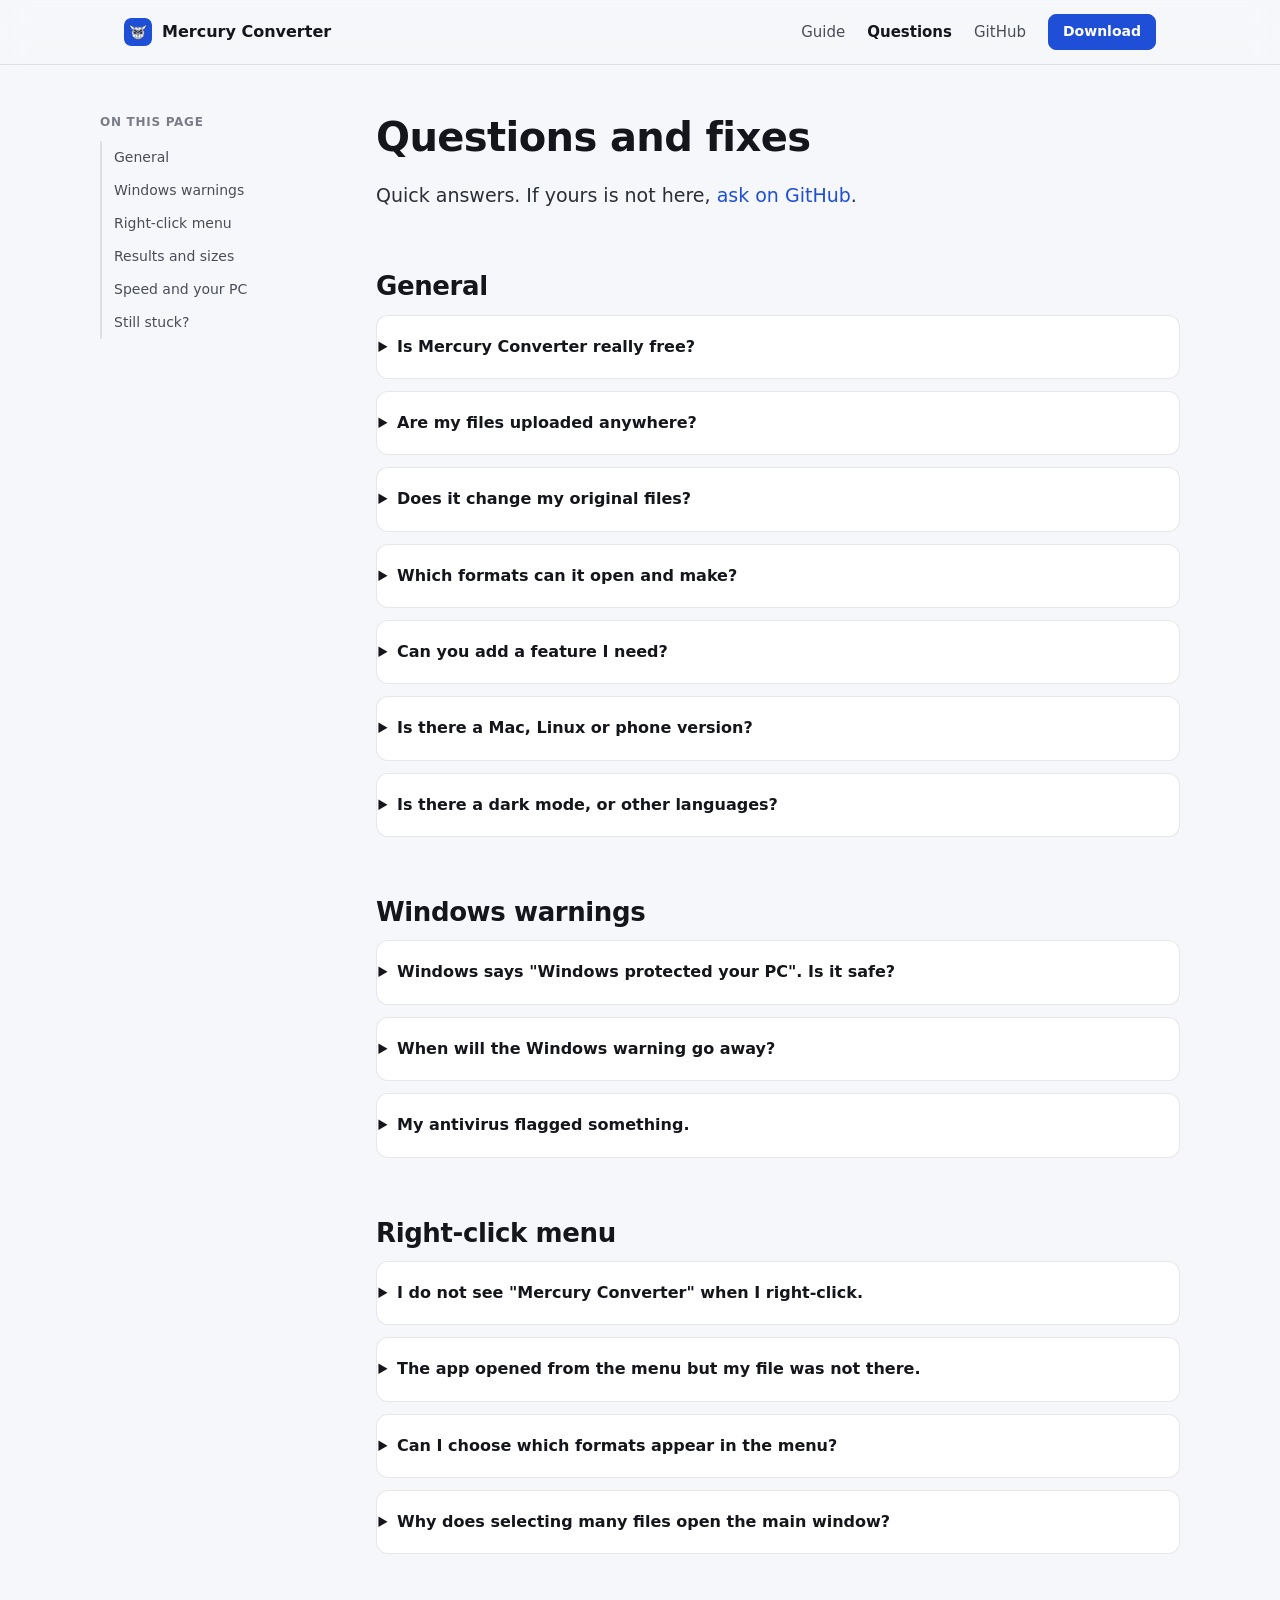
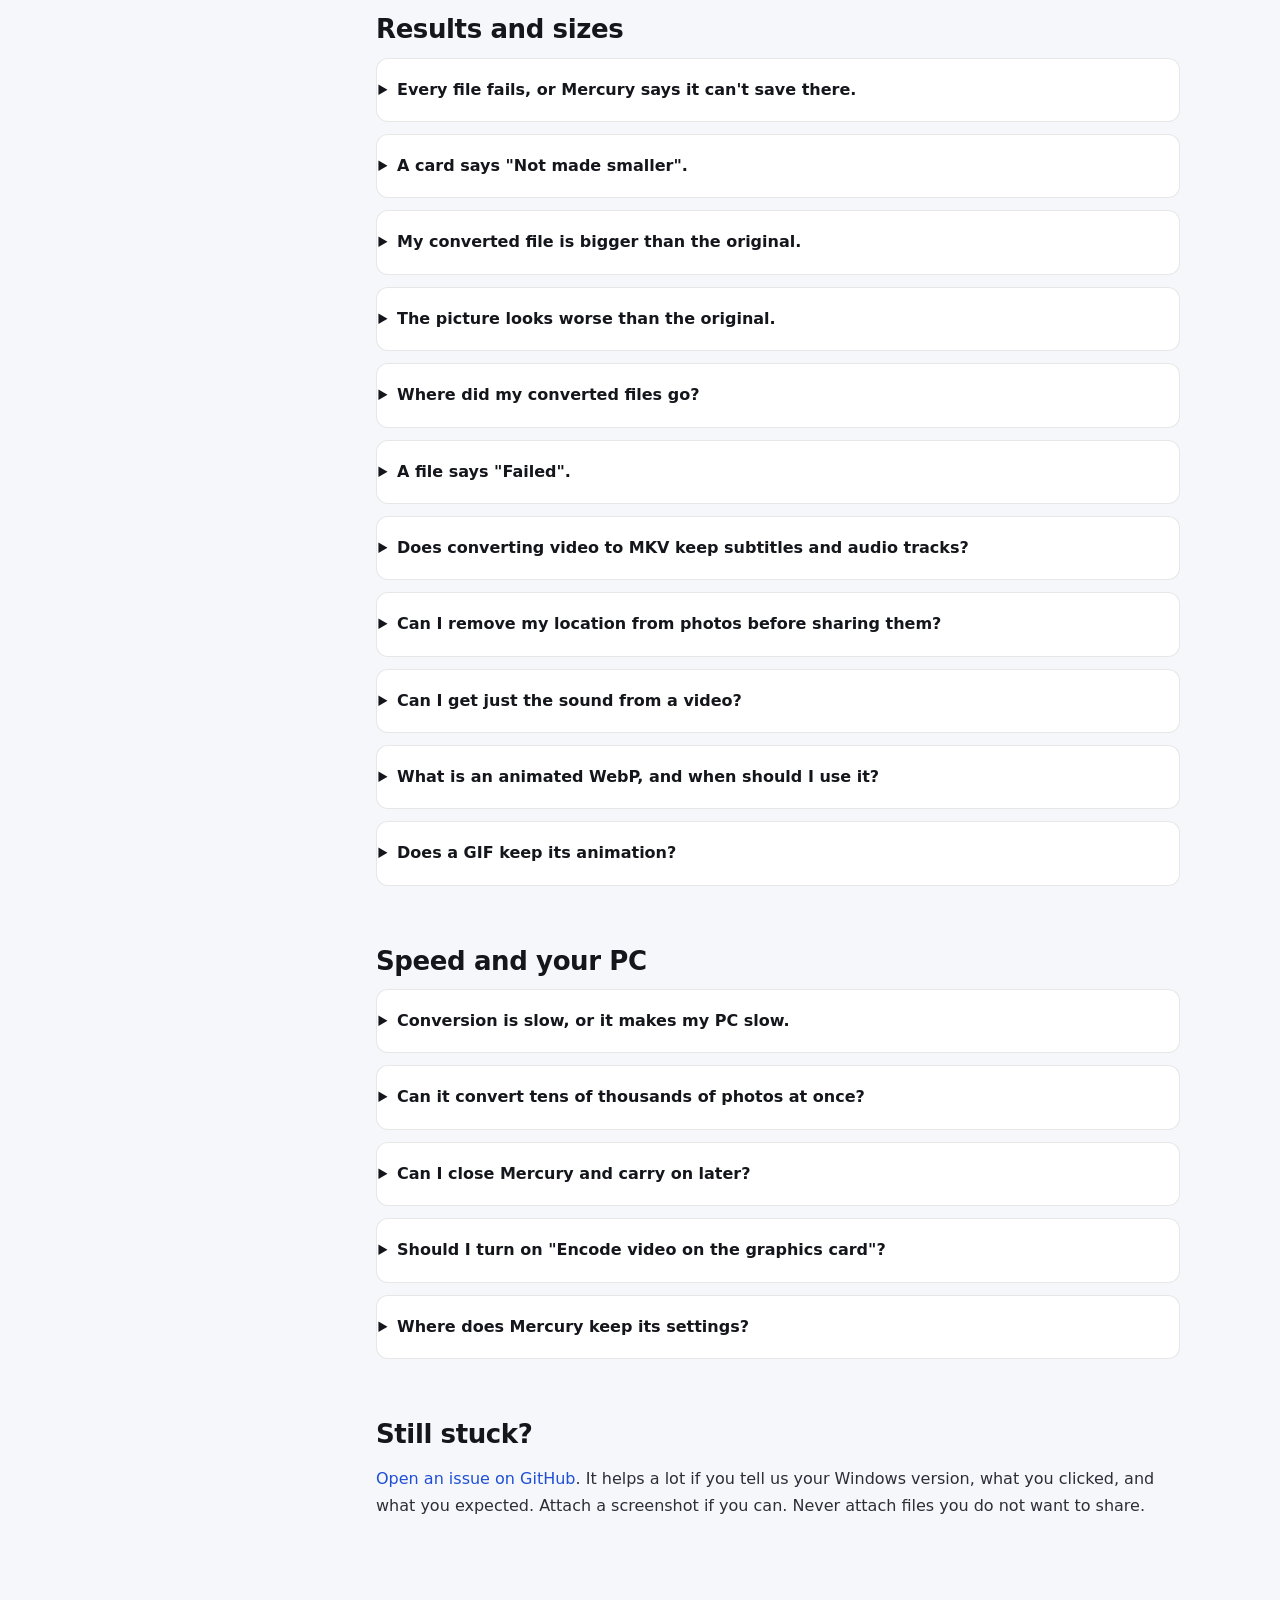
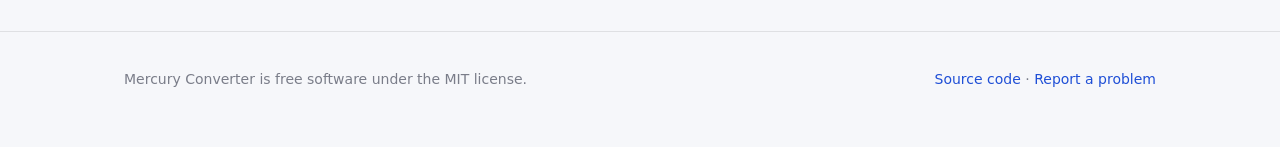
==== commit 6d610fd4: "Make very large batches smooth and add pause, remember-list and subfolders - Refresh the window at m" ====
--- a/docs/faq.html
+++ b/docs/faq.html
@@ -83,7 +83,9 @@
     <details><summary>Does a GIF keep its animation?</summary><p>Yes, GIF to GIF stays animated. GIF to MP4 or WebM makes a video of the animation.</p></details>
 
     <h2 id="speed">Speed and your PC</h2>
-    <details><summary>Conversion is slow, or it makes my PC slow.</summary><p>Open Settings and change <em>Speed</em>. <strong>Gentle</strong> keeps your PC responsive. <strong>Balanced</strong> (the default) adapts to what else you are doing. <strong>Fastest</strong> uses everything. Video is the heaviest job, so large videos take the longest whatever you pick.</p></details>
+    <details><summary>Conversion is slow, or it makes my PC slow.</summary><p>Open Settings and change <em>Speed</em>. <strong>Gentle</strong> keeps your PC responsive. <strong>Balanced</strong> (the default) adapts to what else you are doing. <strong>Fastest</strong> uses everything. Video is the heaviest job, so large videos take the longest whatever you pick. Photos are converted several at a time (up to 16 on a big PC, fewer if your PC is busy or short of memory). Mercury does not count its own work as "your PC is busy", so a long photo batch keeps all the free cores working.</p></details>
+    <details><summary>Can it convert tens of thousands of photos at once?</summary><p>Yes. It has been tried with 26,000 photos in one batch. Add the folder (the folders inside it come too), press Convert, and leave it. You can <strong>Pause</strong> and <strong>Resume</strong>, and if you close Mercury, the files that were not done yet are still in the list when you open it again. While a very big list is converting, the window updates a few times a second instead of after every file, so it stays responsive.</p></details>
+    <details><summary>Can I close Mercury and carry on later?</summary><p>Yes. The files that were not converted yet come back the next time you open it. Only the file locations are saved, in <code>%LOCALAPPDATA%\MercuryConverter</code>. You can turn this off in Settings under <em>Remember my list</em>.</p></details>
     <details><summary>Should I turn on "Encode video on the graphics card"?</summary><p>Only if you care more about processor use than file size. It works with NVIDIA, AMD and Intel graphics, but the files come out about 60% larger. It is off by default. Mercury already uses your graphics card to <em>read</em> video faster, with no extra size.</p></details>
     <details><summary>Where does Mercury keep its settings?</summary><p>In <code>%LOCALAPPDATA%\MercuryConverter</code>: your settings, presets and a cache of previews. Delete that folder to start fresh. Previews are cleaned up automatically and use at most about 200 MB.</p></details>
 
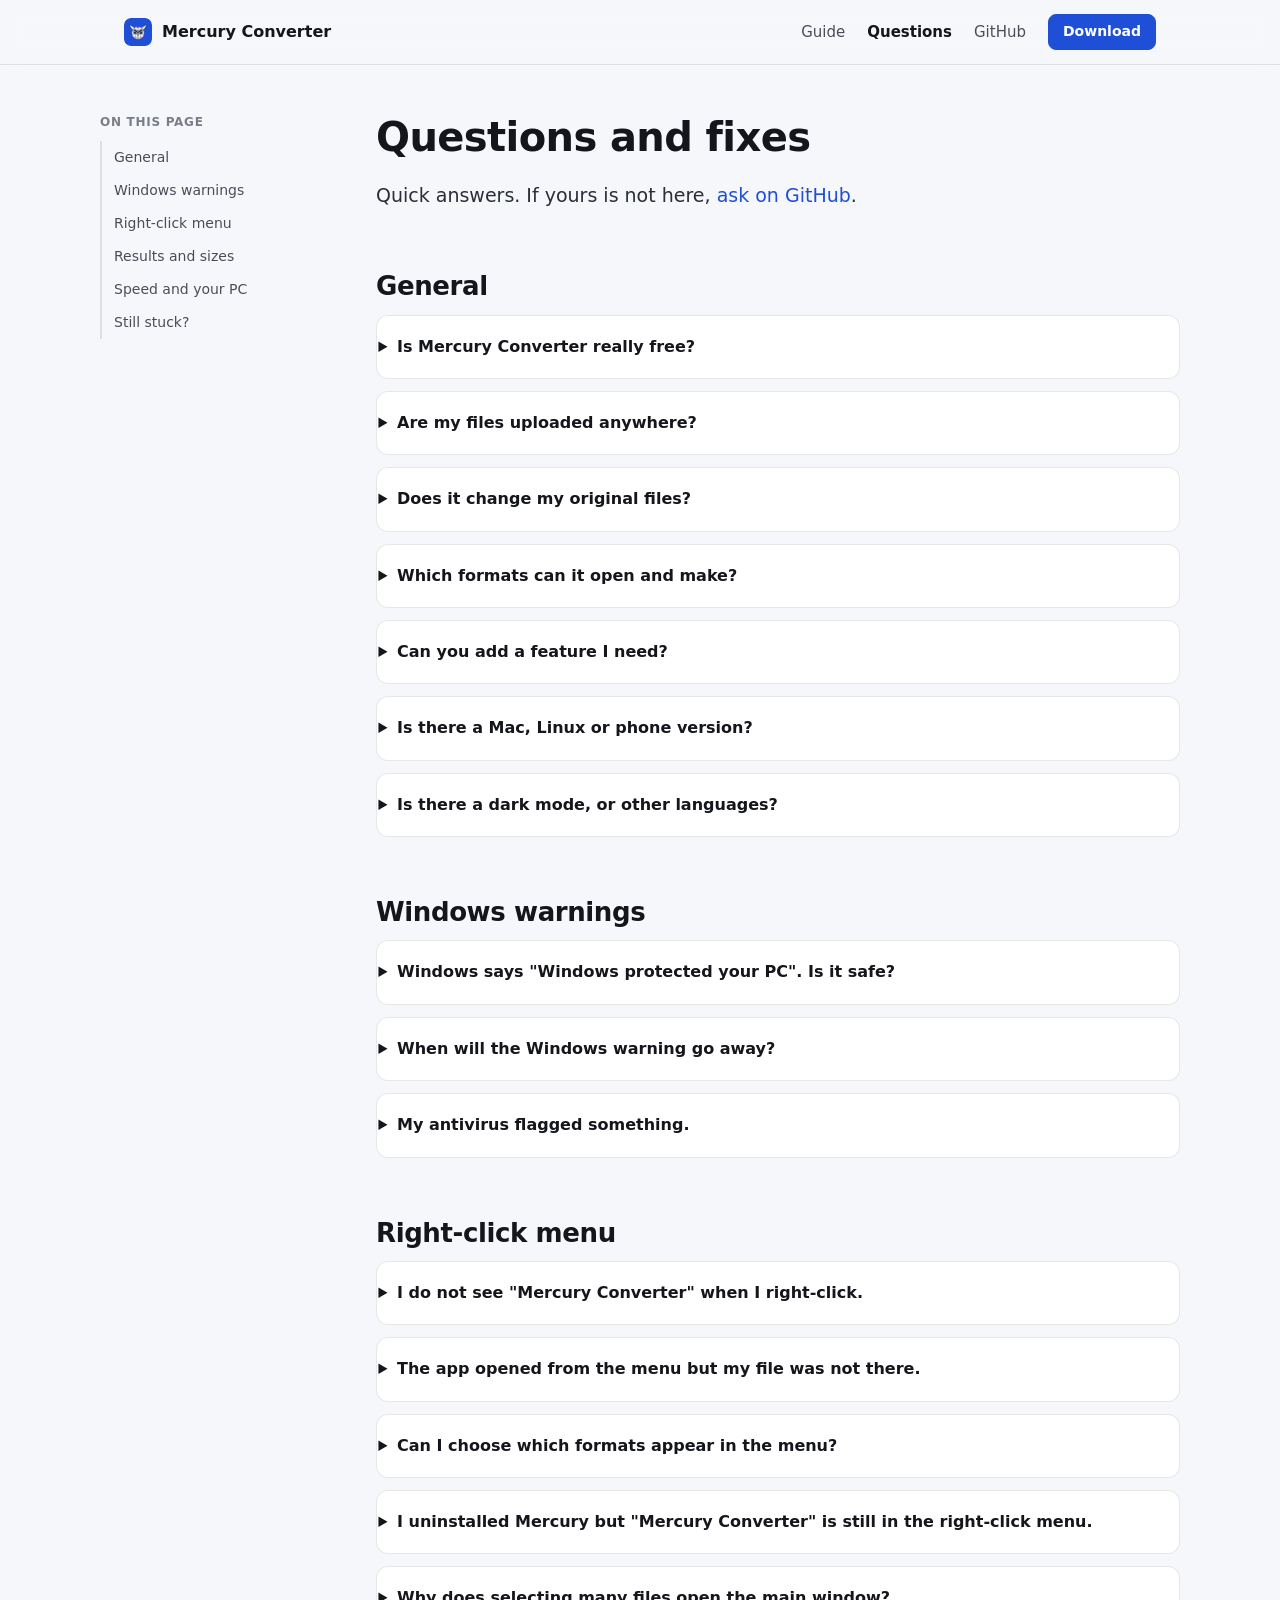
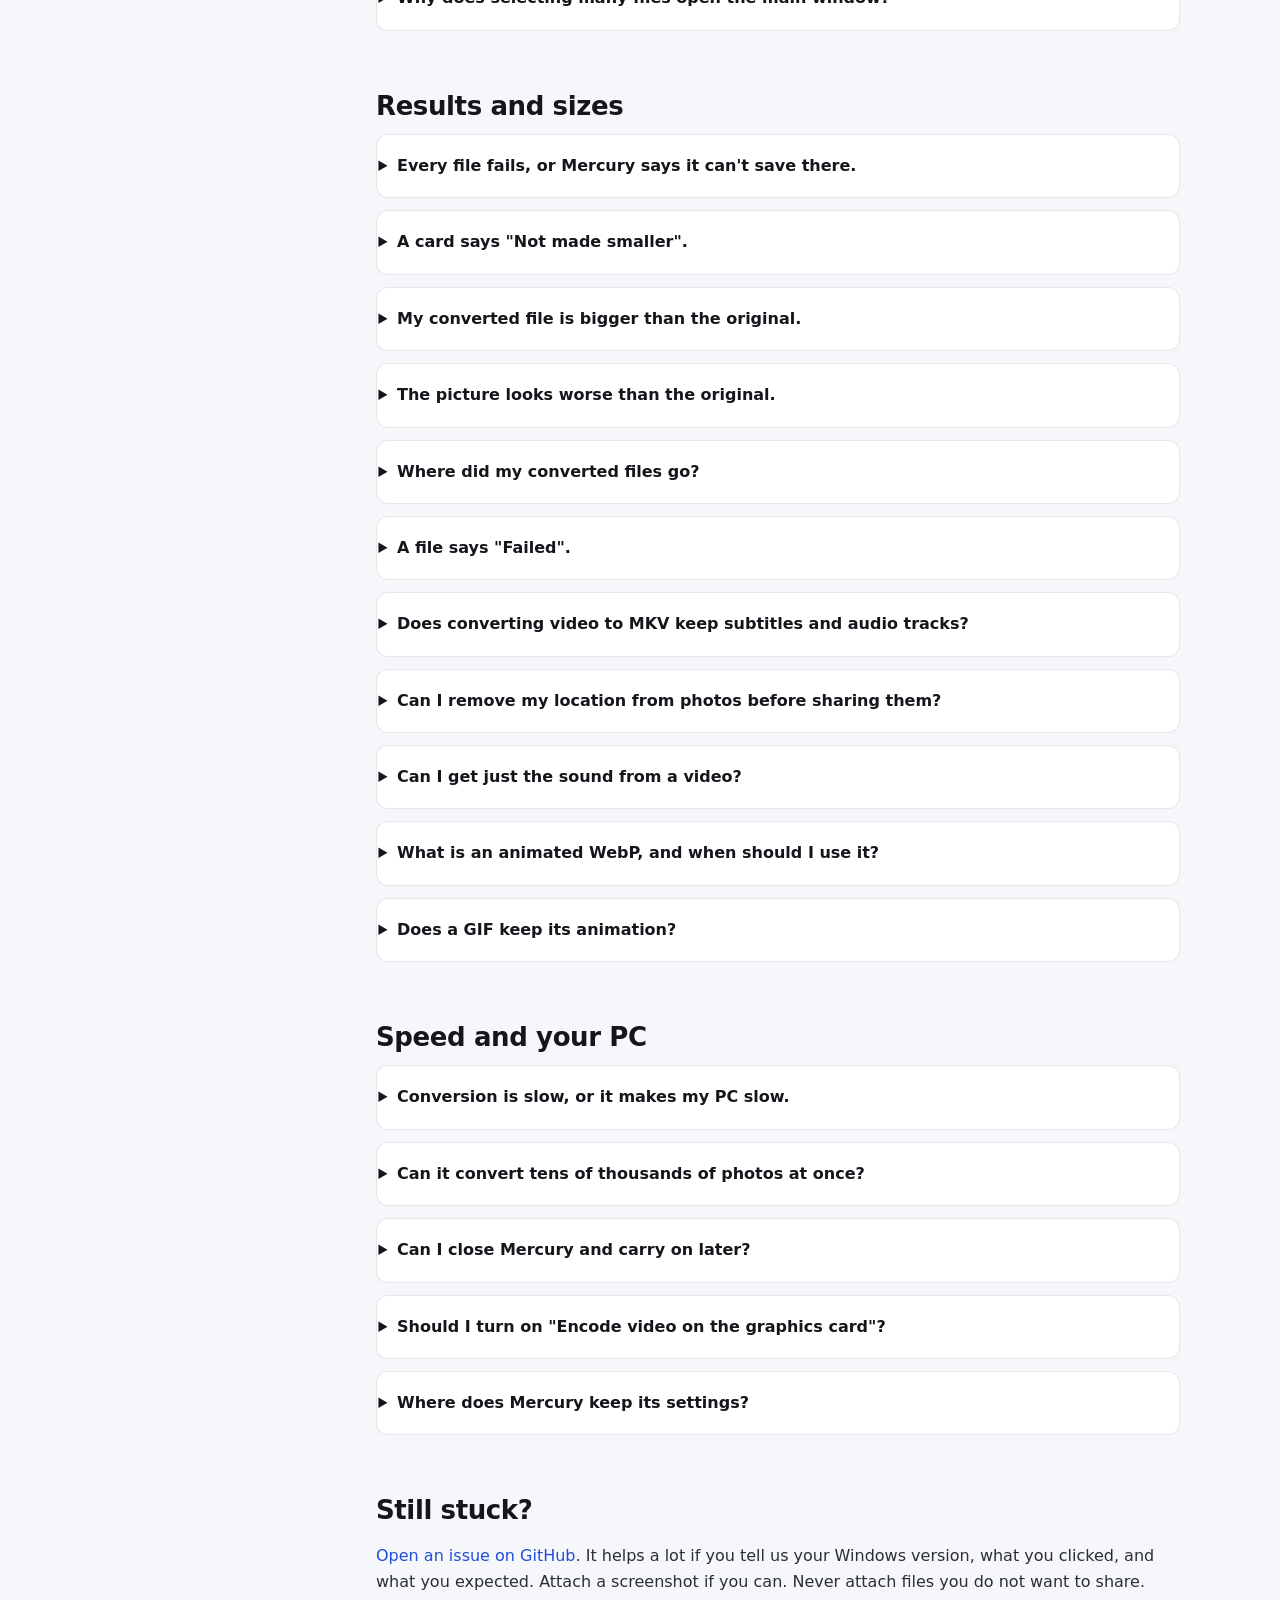
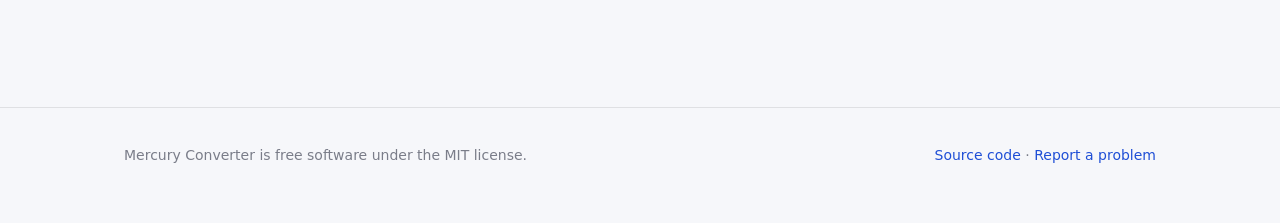
==== commit bb696edb: "FAQ: right-click menu still showing after uninstall Co-Authored-By: Claude Sonnet 5.5 <noreply@anthr" ====
--- a/docs/faq.html
+++ b/docs/faq.html
@@ -65,6 +65,9 @@
     </details>
     <details><summary>The app opened from the menu but my file was not there.</summary><p>Early test builds had this problem: Windows did not pass the file name to the app. It is fixed in the 1.0.0 release. Install the latest version, open it once so the menu repairs itself, and try again. If it still happens, <a href="https://github.com/AfridexD/MercuryConverter/issues/new">tell us</a> which kind of file it was.</p></details>
     <details><summary>Can I choose which formats appear in the menu?</summary><p>Not yet. The menu lists the common formats for each kind of file, in a fixed order.</p></details>
+    <details><summary>I uninstalled Mercury but "Mercury Converter" is still in the right-click menu.</summary>
+      <p>Mercury removes its menu when you uninstall it, and nothing is left behind in Windows. If the Microsoft Store version is the one you removed, File Explorer can keep showing the old menu until it restarts. Restart it: press <kbd>Ctrl</kbd>+<kbd>Shift</kbd>+<kbd>Esc</kbd>, find <strong>Windows Explorer</strong>, right-click it and choose <strong>Restart</strong>. Signing out and in again does the same. After that the menu is gone. If it is still there, <a href="https://github.com/AfridexD/MercuryConverter/issues/new">tell us</a> which version you installed (Store, installer or portable zip).</p>
+    </details>
     <details><summary>Why does selecting many files open the main window?</summary><p>The small window is for one file. With several, the main window can show every file's progress at once.</p></details>
 
     <h2 id="results">Results and sizes</h2>
